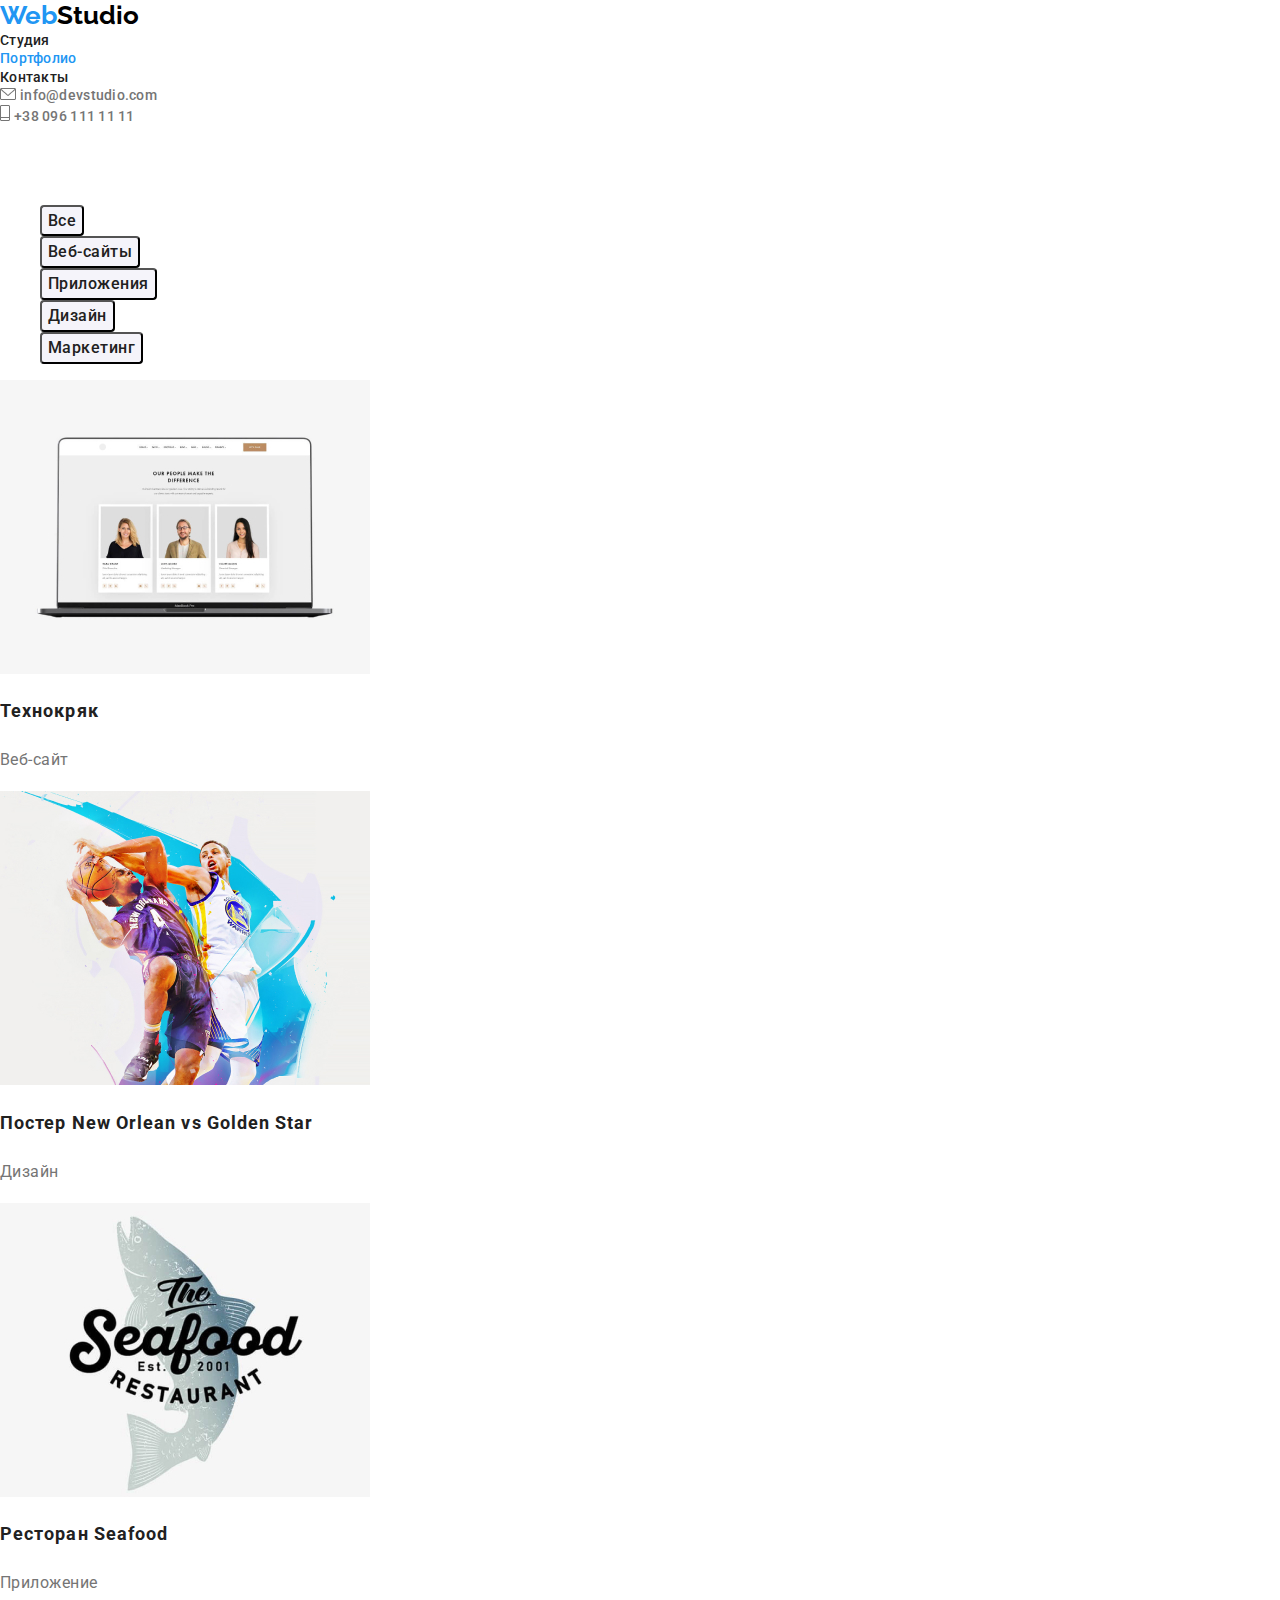
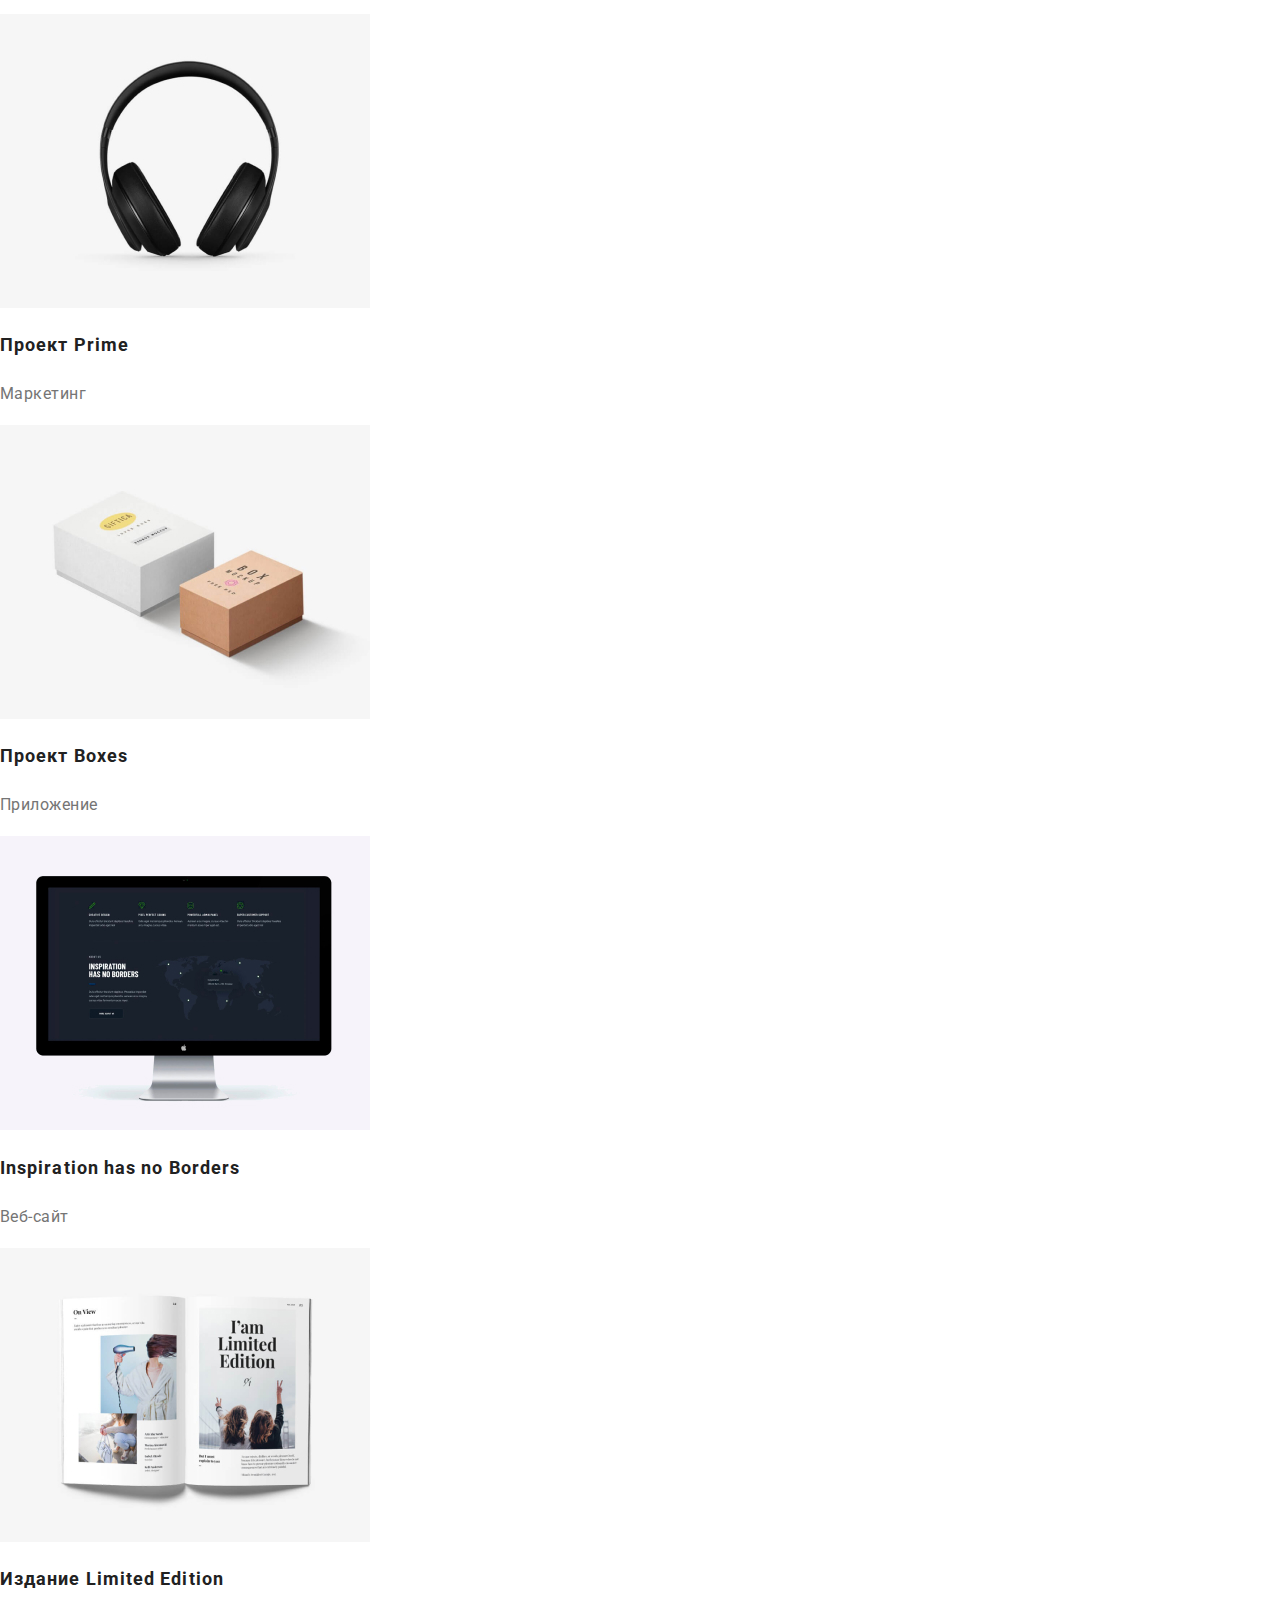
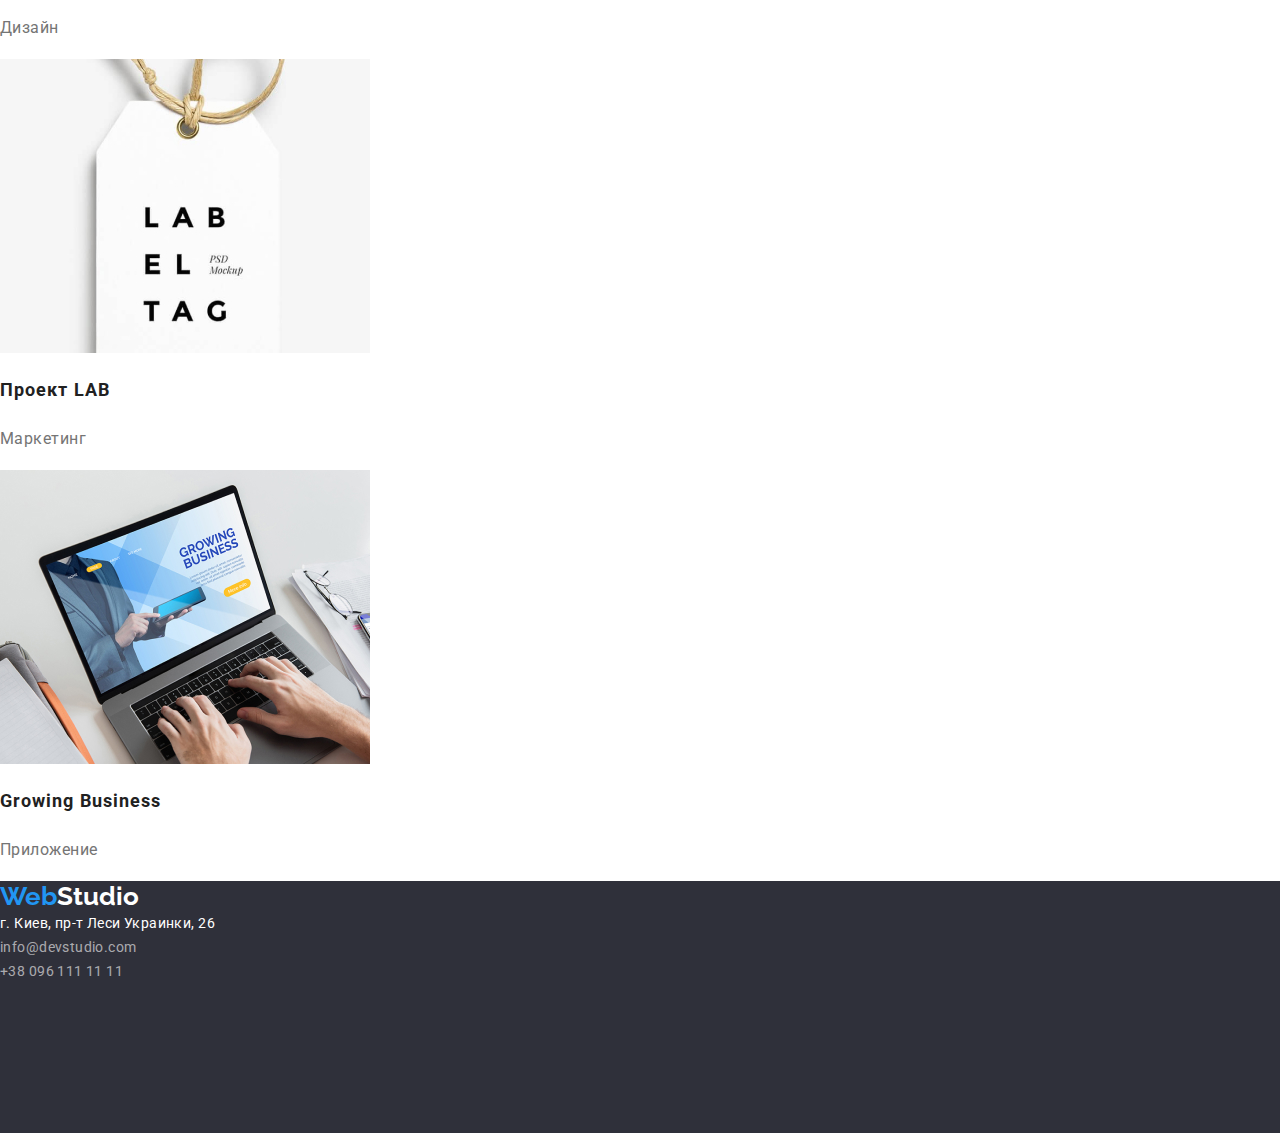
==== portfolio.html @ eb78ec8c "расставила блоки" ====
<!DOCTYPE html>
<html lang="ru">

<head>
    <meta charset="UTF-8">
    <meta http-equiv="X-UA-Compatible" content="IE=edge">
    <meta name="viewport" content="width=device-width, initial-scale=1.0">
    <title>Document</title>
    <link rel="preconnect" href="https://fonts.googleapis.com">
    <link rel="preconnect" href="https://fonts.gstatic.com" crossorigin>
    <link href="https://fonts.googleapis.com/css2?family=Raleway:wght@700&family=Roboto:wght@400;500;700;900&display=swap"rel="stylesheet">
    <link rel="stylesheet" href="https://cdnjs.cloudflare.com/ajax/libs/modern-normalize/1.1.0/modern-normalize.min.css">
    <link rel="stylesheet" href="./css/styles.css">
</head>
<body>
    <header class="header" >
            <nav class="navigator">
                <a class="logo" href="./index.html">Web<span class="logo2">Studio</span></a>
                <!--Навигация-->
                <ul class="list">
                    <li class="item">
                        <a class="link" href="./index.html">Студия</a></li>
                    <li class="item">
                        <a class="link" href="./portfolio.html"><span class="item-link">Портфолио</span></a></li>
                    <li class="item" >
                        <a class="link" href="">Контакты</a></li>
                </ul>
            </nav>
            <ul class="list">
                <li class="item">
                    <img src="./images/envelope.jpg"> 
                    <a class="link-contact" href="mailto:info@devstudio.com">info@devstudio.com</a></li>
                <li class="item">
                    <img src="./images/Vector.jpg">
                    <a class="link-contact" href="tel:+380961111111">+38 096 111 11 11</a></li>
            </ul>
    </header>
    <!--Кнопки-->
<main>  
    <section>
    <h1 class="not-visible">Кнопки</h1>
        <ul class="list-button">
            <li class=""><button class="btn-portfolio" type="button">Все</button></li>
            <li class=""><button class="btn-portfolio" type="button">Веб-сайты</button></li>
            <li class=""><button class="btn-portfolio" type="button">Приложения</button></li>
            <li class=""><button class="btn-portfolio" type="button">Дизайн</button></li>
            <li class=""><button class="btn-portfolio" type="button">Маркетинг</button></li>
        </ul>
        <ul class="list">
            <li class="item">
                <a><img src="./images/img21.jpg" alt="Технокряк" width="370">
                <h2 class="item-project">Технокряк</h2>
                <p class="item-option">Веб-сайт</p></a>
            </li>
            <li class="item">
                <a><img src="./images/img22.jpg" alt="Постер New Orlean vs Golden Star" width="370">
            <h2 class="item-project">Постер New Orlean vs Golden Star</h2>
            <p class="item-option">Дизайн</p></a>
            </li>
            <li class="item">
                <a><img src="./images/img23.jpg" alt="Ресторан Seafood" width="370">
                <h2 class="item-project">Ресторан Seafood</h2>
                <p class="item-option">Приложение</p></a>
            </li>
            <li class="item">
                <a><img src="./images/img24.jpg" alt="Проект Prime" width="370">
                <h2 class="item-project">Проект Prime</h2>
                <p class="item-option">Маркетинг</p></a>
            </li>
            <li class="item">
                <a><img src="./images/img25.jpg" alt="Проект Boxes" width="370">
                <h2 class="item-project">Проект Boxes</h2>
                <p class="item-option">Приложение</p></a>
            </li>
            <li class="item">
                <a><img src="./images/img26.jpg" alt="Inspiration has no Borders" width="370">
                <h2 class="item-project">Inspiration has no Borders</h2>
                <p class="item-option">Веб-сайт</p></a>
            </li>
            <li class="item">
             <img src="./images/img27.jpg" alt="Издание Limited Edition" width="370">
                <a><h2 class="item-project">Издание Limited Edition</h2>
                <p class="item-option">Дизайн</p></a>
            </li>
            <li class="item">
                <a><img src="./images/img28.jpg" alt="Проект LAB" width="370">
                <h2 class="item-project">Проект LAB</h2>
                <p class="item-option">Маркетинг</p></a>
            </li>
            <li class="item">
                <a><img src="./images/img29.jpg" alt="Growing Business" width="370">
                <h2 class="item-project">Growing Business</h2>
                <p class="item-option">Приложение</p></a>
            </li>

        </ul>

    </section>
</main>
    





    <!--Футер--> 
    <footer class="footer">
            <a class="logo" href="./index.html">Web<span class="logo-footer">Studio</span></a>
            <address>
                <ul class="list">
                    <li class="item"><a class="footer-item-adress" href="https://goo.gl/maps/hENirar2RaaybkNg7" target="_blank" rel="noopener noreferrer">г. Киев, пр-т
                            Леси Украинки, 26</a></li>
                    <li class="item"><a class="footer-item-contacts" href="mailto:info@devstudio.com">info@devstudio.com</a></li>
                    <li class="item"><a class="footer-item-contacts" href="tel:+380961111111">+38 096 111 11 11</a></li>
                </ul>
            </address>
        </footer>
    
</body>
</html>
---- css/styles.css ----
html{
    box-sizing: border-box ;
}
*,
*::before,
*::after {
    box-sizing: inherit;
}
/* контейнер */
.container {
    width: 1230px;
    padding-left: 15px;
    padding-right: 15px;
    margin: 0;
}
.list-asset {
    padding-top: 94px;
    padding-bottom: 94px;
}

/* портфолио */
:root {
     --main-font: 'Roboto', sans-serif;
     --background-clr: #ffffff;
     --background-clr-ftr: #2F303A;
     --blue-clr-element: #2196F3;
     --main-clr-: #212121;
}

body{
    font-family: var(--main-font),
    sans-serif;
    color: var(--main-clr-);
    margin: 0;
}
.header{
    background-color: var(--background-clr)
}
.list {
    margin-top: 0px;
    margin-bottom: 0px;
    padding: 0px;
}
.item {
    list-style: none;
}
/* лого */
.logo {
    font-family: 'Raleway';
    font-weight: 700;
    font-size: 26px;
    line-height: 1.19;
    color: #2196F3;
    text-decoration: none;
}
.logo2 {
    color: #000;
}

/* шапка */
.link{
    font-weight: 500;
    font-size: 14px;
    line-height: 1.14;
    letter-spacing: 0.02em;
    
    color: var(--main-clr-);
    text-decoration: none;
    text-transform: capitalize;
}
.not-visible {
    visibility: hidden;
}

.item-link {
    color: #2196F3;
}

.link-contact {
    font-weight: 500;
    font-size: 14px;
    line-height: 1.14;
    letter-spacing: 0.02em;
    color: #757575;
    text-decoration: none;
    list-style: none;
}

/* кнопки */

.btn-portfolio{
    display: inline-block;
    background: #F5F4FA;
    border-radius: 4px;
    font-weight: 500;
    font-size: 16px;
    line-height: 1.62;
    text-align: center;
    letter-spacing: 0.03em;
    color: #212121;
    text-decoration: none;
    font-family: inherit;
    cursor: pointer;
}

.btn-portfolio:focus{
    background-color: #2196F3;
    color: #FFFFFF;
}

.btn-portfolio:hover{
    background-color: #2196F3;
    color: #ffffff;
    
}


.list-button {
    list-style: none;
}


.element:hover{
    font-family: var(--main-font);
    font-weight: 500;
    font-size: 14px;
    line-height: 1.14;
    letter-spacing: 0.02em;
    color: var(--blue-clr-element);
    text-decoration: none;
}
.element {
    color: #757575;
    text-decoration: none;
}


/* примеры работ */
.item-project {
    font-weight: 700;
    font-size: 18px;
    line-height: 2;
    letter-spacing: 0.06em;
    color: var(--main-clr-);
}
.item-option {
    font-size: 16px;
    line-height: 1.87;
    letter-spacing: 0.03em;
    color: #757575;
}
.title-work {
    font-weight: 700;
    font-size: 36px;
    line-height: 1.16;
    text-align: center;
    letter-spacing: 0.03em;
    color: var(--main-clr-);
    margin-top: 0px;
    margin-bottom: 50px;
}
.title-team {
    font-weight: 700;
    font-size: 36px;
    line-height: 1.16;
    text-align: center;
    letter-spacing: 0.03em;
    color: var(--main-clr-);
    margin: 0;
    padding-top: 94px;
    padding-bottom: 50px;
}
.list-name{
    font-weight: 500;
    font-size: 16px;
    line-height: 1.18;
    letter-spacing: 0.03em;
    color: var(--main-clr-);
    margin-top: 0px;
    margin-bottom: 10px;
}
.list-professional{
    font-size: 16px;
    line-height: 1.18;
    letter-spacing: 0.03em;
    color: #757575;
    margin-top: 0px;
    margin-bottom: 0px;
}

/* главная */


.hero {
    background: #2F303A;
    width: 1600px;
    margin-top: 0;
    margin-bottom: 0px;
    text-align: center;
}


.btn-hero {
    width: 200px;
    height: 50px;
    left: 700px;
    top: 430px;
    box-shadow: 0px 4px 4px rgba(0, 0, 0, 0.15);
    border-radius: 4px;
    background: var(--blue-clr-element);
    font-weight: 700;
    font-size: 16px;
    line-height: 1.87;
    text-align: center;
    align-items: center;
    display: inline-block;
    letter-spacing: 0.06em;
    color: #FFFFFF;
    }

.btn-hero:hover{
    font-weight: 500;
    font-size: 14px;
    line-height: 1.14;
    letter-spacing: 0.02em;
    background-color: #2196F3;
    text-decoration: none;
}   
.btn-hero:focus{
    background-color: #2196F3;
    border-radius: 4px;
    font-weight: 500;
    font-size: 16px;
    line-height: 1.62;
    text-align: center;
    letter-spacing: 0.03em;
    color: #FFFFFF;
}

.style-title {
    font-weight: 900;
    font-size: 44px;
    line-height: 1. 36;
    text-align: center;
    letter-spacing: 0.06em;
    text-transform: uppercase;
    color: #FFFFFF;
    margin-top: 0px;
    margin-bottom: 30px;
}

/* достоинства */
.item-title {
    font-weight: 700;
    font-size: 14px;
    line-height: 1.14;
    letter-spacing: 0.03em;
    text-transform: uppercase;
    margin-top: 0px;
    margin-bottom: 10px;

    color: var(--main-clr-);
}

.item-text {
    font-size: 14px;
    line-height: 1.71;
    letter-spacing: 0.03em;
    color: #757575;
    margin-top: 0px;
    margin-bottom: 0px;
}

/* футер */
.footer {
    width: 1600px;
    height: 252px;
    left: 0px;
    top: 1628px;
    background: var(--background-clr-ftr);
}
.logo-footer{
    color: #ffffff; 
}
address {
    font-style: normal;
}
.footer-item-adress{
    font-size: 14px;
    line-height: 1.71;
    letter-spacing: 0.03em;
    color: #FFFFFF;
    text-decoration: none;
}
.footer-item-contacts{
    font-style: normal;
    font-size: 14px;
    line-height: 1.71;
    letter-spacing: 0.03em;
    color: rgba(255, 255, 255, 0.6);
    text-decoration: none;
}
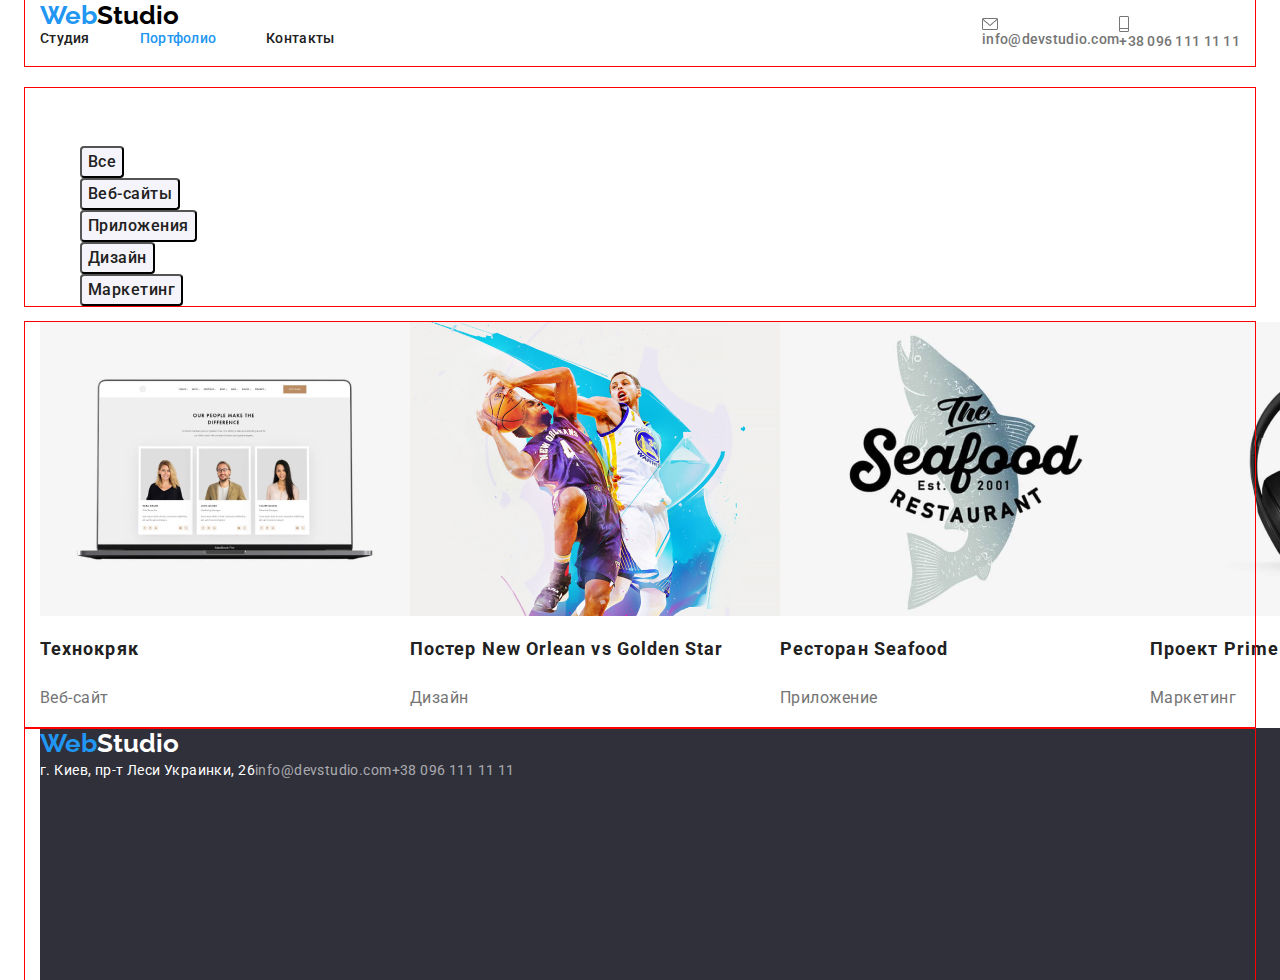
==== commit db9faa52: "правки дз" ====
--- a/portfolio.html
+++ b/portfolio.html
@@ -14,10 +14,11 @@
 </head>
 <body>
     <header class="header" >
+        <div class="container-portfolio main-nav">
             <nav class="navigator">
                 <a class="logo" href="./index.html">Web<span class="logo2">Studio</span></a>
                 <!--Навигация-->
-                <ul class="list">
+                <ul class="site-nav list">
                     <li class="item">
                         <a class="link" href="./index.html">Студия</a></li>
                     <li class="item">
@@ -26,7 +27,7 @@
                         <a class="link" href="">Контакты</a></li>
                 </ul>
             </nav>
-            <ul class="list">
+            <ul class="list-contact">
                 <li class="item">
                     <img src="./images/envelope.jpg"> 
                     <a class="link-contact" href="mailto:info@devstudio.com">info@devstudio.com</a></li>
@@ -34,10 +35,12 @@
                     <img src="./images/Vector.jpg">
                     <a class="link-contact" href="tel:+380961111111">+38 096 111 11 11</a></li>
             </ul>
+        </div>
     </header>
     <!--Кнопки-->
 <main>  
     <section>
+    <div class="container-portfolio">  
     <h1 class="not-visible">Кнопки</h1>
         <ul class="list-button">
             <li class=""><button class="btn-portfolio" type="button">Все</button></li>
@@ -46,6 +49,8 @@
             <li class=""><button class="btn-portfolio" type="button">Дизайн</button></li>
             <li class=""><button class="btn-portfolio" type="button">Маркетинг</button></li>
         </ul>
+    </div>
+    <div class="container-portfolio">
         <ul class="list">
             <li class="item">
                 <a><img src="./images/img21.jpg" alt="Технокряк" width="370">
@@ -94,7 +99,7 @@
             </li>
 
         </ul>
-
+    </div>
     </section>
 </main>
     
@@ -103,7 +108,8 @@
 
 
 
-    <!--Футер--> 
+    <!--Футер-->
+    <div class="container-portfolio"> 
     <footer class="footer">
             <a class="logo" href="./index.html">Web<span class="logo-footer">Studio</span></a>
             <address>
@@ -115,6 +121,6 @@
                 </ul>
             </address>
         </footer>
-    
+    </div>
 </body>
 </html>--- a/css/styles.css
+++ b/css/styles.css
@@ -8,12 +8,23 @@
 }
 /* контейнер */
 .container {
+    outline: 1px solid red;
     width: 1230px;
     padding-left: 15px;
     padding-right: 15px;
     margin: 0;
 }
-.list-asset {
+/* контейнер портфолио */
+.container-portfolio {
+    outline: 1px solid red;
+    width: 1230px;
+    padding-left: 15px;
+    padding-right: 15px;
+    margin-left: auto;
+    margin-right: auto;
+}
+
+.container.list-asset {
     padding-top: 94px;
     padding-bottom: 94px;
 }
@@ -33,6 +44,7 @@
     color: var(--main-clr-);
     margin: 0;
 }
+
 .header{
     background-color: var(--background-clr)
 }
@@ -40,7 +52,33 @@
     margin-top: 0px;
     margin-bottom: 0px;
     padding: 0px;
-}
+    display: flex;
+    list-style: none;
+
+}
+.item-asset {
+    width: 270px;
+    margin-right: 30px;
+    padding-top: 94px;
+    padding-right: auto;
+    padding-bottom: 94px;
+    padding-left: auto;
+}
+
+.site-nav {
+    display: flex;
+}
+.site-nav .list{
+    display: flex;
+    margin-right: 50px;
+}
+.site-nav .item {
+    display: block;
+}
+.site-nav .item:not(:last-child) {
+    margin-right: 50px;
+}
+
 .item {
     list-style: none;
 }
@@ -52,22 +90,31 @@
     line-height: 1.19;
     color: #2196F3;
     text-decoration: none;
-}
+    margin-right: 93px;
+    }
 .logo2 {
     color: #000;
 }
 
 /* шапка */
-.link{
+.site-nav .link{
+    display: block;
+    color: var(--main-clr-);
     font-weight: 500;
     font-size: 14px;
     line-height: 1.14;
     letter-spacing: 0.02em;
-    
-    color: var(--main-clr-);
     text-decoration: none;
     text-transform: capitalize;
 }
+.main-nav {
+    display: flex;
+}
+.navigation {
+    display: flex;
+    align-items: center;
+}
+
 .not-visible {
     visibility: hidden;
 }
@@ -84,6 +131,14 @@
     color: #757575;
     text-decoration: none;
     list-style: none;
+}
+.list-contact {
+    display: flex;
+    align-items: center;
+    margin-left: auto;
+}
+.list-contact .link-contact + .link-contact {
+    margin-left: 50px;
 }
 
 /* кнопки */
@@ -102,7 +157,6 @@
     font-family: inherit;
     cursor: pointer;
 }
-
 .btn-portfolio:focus{
     background-color: #2196F3;
     color: #FFFFFF;
@@ -119,7 +173,6 @@
     list-style: none;
 }
 
-
 .element:hover{
     font-family: var(--main-font);
     font-weight: 500;
@@ -132,10 +185,19 @@
 .element {
     color: #757575;
     text-decoration: none;
+
 }
 
 
 /* примеры работ */
+.list-work,
+.list-comand {
+    display: inline-block;
+}
+img {
+    display: block;
+}
+
 .item-project {
     font-weight: 700;
     font-size: 18px;
@@ -168,7 +230,7 @@
     color: var(--main-clr-);
     margin: 0;
     padding-top: 94px;
-    padding-bottom: 50px;
+    margin-bottom: 50px;
 }
 .list-name{
     font-weight: 500;
@@ -189,8 +251,10 @@
 }
 
 /* главная */
-
-
+.h1 {
+    margin-left: auto;
+    margin-right: auto;
+}
 .hero {
     background: #2F303A;
     width: 1600px;
@@ -198,7 +262,6 @@
     margin-bottom: 0px;
     text-align: center;
 }
-
 
 .btn-hero {
     width: 200px;
@@ -216,6 +279,10 @@
     display: inline-block;
     letter-spacing: 0.06em;
     color: #FFFFFF;
+    margin-top: 30px;
+    margin-left: auto;
+    margin-bottom: 200px;
+    margin-right: auto;
     }
 
 .btn-hero:hover{
@@ -246,10 +313,14 @@
     text-transform: uppercase;
     color: #FFFFFF;
     margin-top: 0px;
+    margin-right: auto;
     margin-bottom: 30px;
-}
-
+    margin-left: auto;
+    padding-top: 200px;
+
+}
 /* достоинства */
+
 .item-title {
     font-weight: 700;
     font-size: 14px;
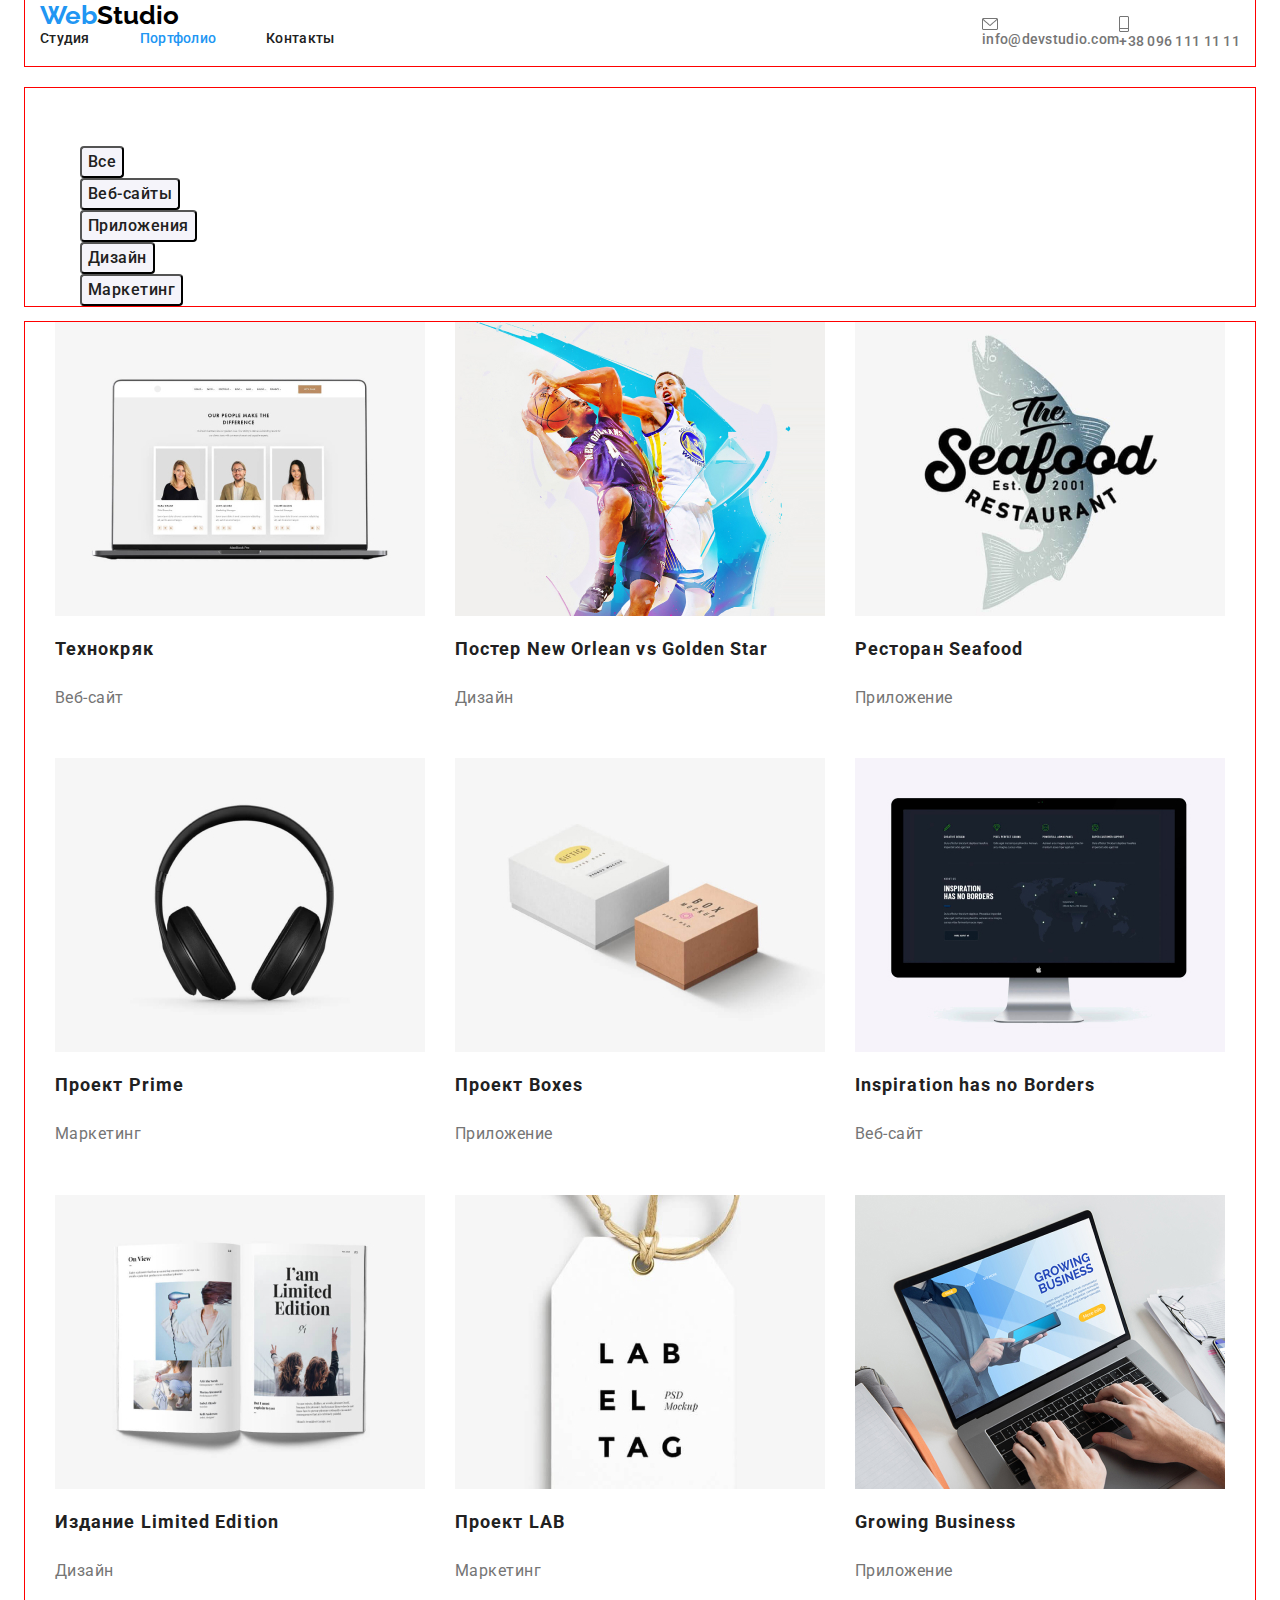
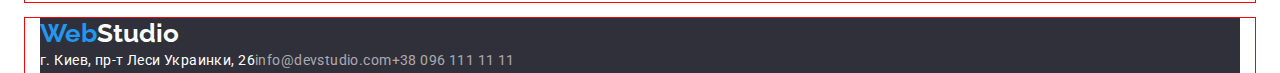
==== commit 34e1b4c0: "внесла правки ментора" ====
--- a/portfolio.html
+++ b/portfolio.html
@@ -51,48 +51,48 @@
         </ul>
     </div>
     <div class="container-portfolio">
-        <ul class="list">
-            <li class="item">
+        <ul class="list-flex">
+            <li class="item flex-element">
                 <a><img src="./images/img21.jpg" alt="Технокряк" width="370">
                 <h2 class="item-project">Технокряк</h2>
                 <p class="item-option">Веб-сайт</p></a>
             </li>
-            <li class="item">
+            <li class="item flex-element">
                 <a><img src="./images/img22.jpg" alt="Постер New Orlean vs Golden Star" width="370">
             <h2 class="item-project">Постер New Orlean vs Golden Star</h2>
             <p class="item-option">Дизайн</p></a>
             </li>
-            <li class="item">
+            <li class="item flex-element">
                 <a><img src="./images/img23.jpg" alt="Ресторан Seafood" width="370">
                 <h2 class="item-project">Ресторан Seafood</h2>
                 <p class="item-option">Приложение</p></a>
             </li>
-            <li class="item">
+            <li class="item flex-element">
                 <a><img src="./images/img24.jpg" alt="Проект Prime" width="370">
                 <h2 class="item-project">Проект Prime</h2>
                 <p class="item-option">Маркетинг</p></a>
             </li>
-            <li class="item">
+            <li class="item flex-element">
                 <a><img src="./images/img25.jpg" alt="Проект Boxes" width="370">
                 <h2 class="item-project">Проект Boxes</h2>
                 <p class="item-option">Приложение</p></a>
             </li>
-            <li class="item">
+            <li class="item flex-element">
                 <a><img src="./images/img26.jpg" alt="Inspiration has no Borders" width="370">
                 <h2 class="item-project">Inspiration has no Borders</h2>
                 <p class="item-option">Веб-сайт</p></a>
             </li>
-            <li class="item">
+            <li class="item flex-element">
              <img src="./images/img27.jpg" alt="Издание Limited Edition" width="370">
                 <a><h2 class="item-project">Издание Limited Edition</h2>
                 <p class="item-option">Дизайн</p></a>
             </li>
-            <li class="item">
+            <li class="item flex-element">
                 <a><img src="./images/img28.jpg" alt="Проект LAB" width="370">
                 <h2 class="item-project">Проект LAB</h2>
                 <p class="item-option">Маркетинг</p></a>
             </li>
-            <li class="item">
+            <li class="item flex-element">
                 <a><img src="./images/img29.jpg" alt="Growing Business" width="370">
                 <h2 class="item-project">Growing Business</h2>
                 <p class="item-option">Приложение</p></a>
--- a/css/styles.css
+++ b/css/styles.css
@@ -12,7 +12,7 @@
     width: 1230px;
     padding-left: 15px;
     padding-right: 15px;
-    margin: 0;
+    margin: 0 auto;
 }
 /* контейнер портфолио */
 .container-portfolio {
@@ -23,7 +23,23 @@
     margin-left: auto;
     margin-right: auto;
 }
-
+.list-flex {
+    display: flex;
+    flex-wrap: wrap;
+    padding-left: 15px;
+    padding-right: 15px;
+}
+.flex-element {
+    width: 370px;
+    margin-right: 30px;
+    margin-bottom: 30px;
+}
+.flex-element:nth-child(3n){
+    margin-right: 0px;
+}
+.flex-element:nth-last-child(-n + 3){
+    margin-bottom: 0px;
+}
 .container.list-asset {
     padding-top: 94px;
     padding-bottom: 94px;
@@ -257,7 +273,6 @@
 }
 .hero {
     background: #2F303A;
-    width: 1600px;
     margin-top: 0;
     margin-bottom: 0px;
     text-align: center;
@@ -344,10 +359,6 @@
 
 /* футер */
 .footer {
-    width: 1600px;
-    height: 252px;
-    left: 0px;
-    top: 1628px;
     background: var(--background-clr-ftr);
 }
 .logo-footer{
@@ -356,6 +367,9 @@
 address {
     font-style: normal;
 }
+.list-adress {
+    padding-left: auto;
+}
 .footer-item-adress{
     font-size: 14px;
     line-height: 1.71;
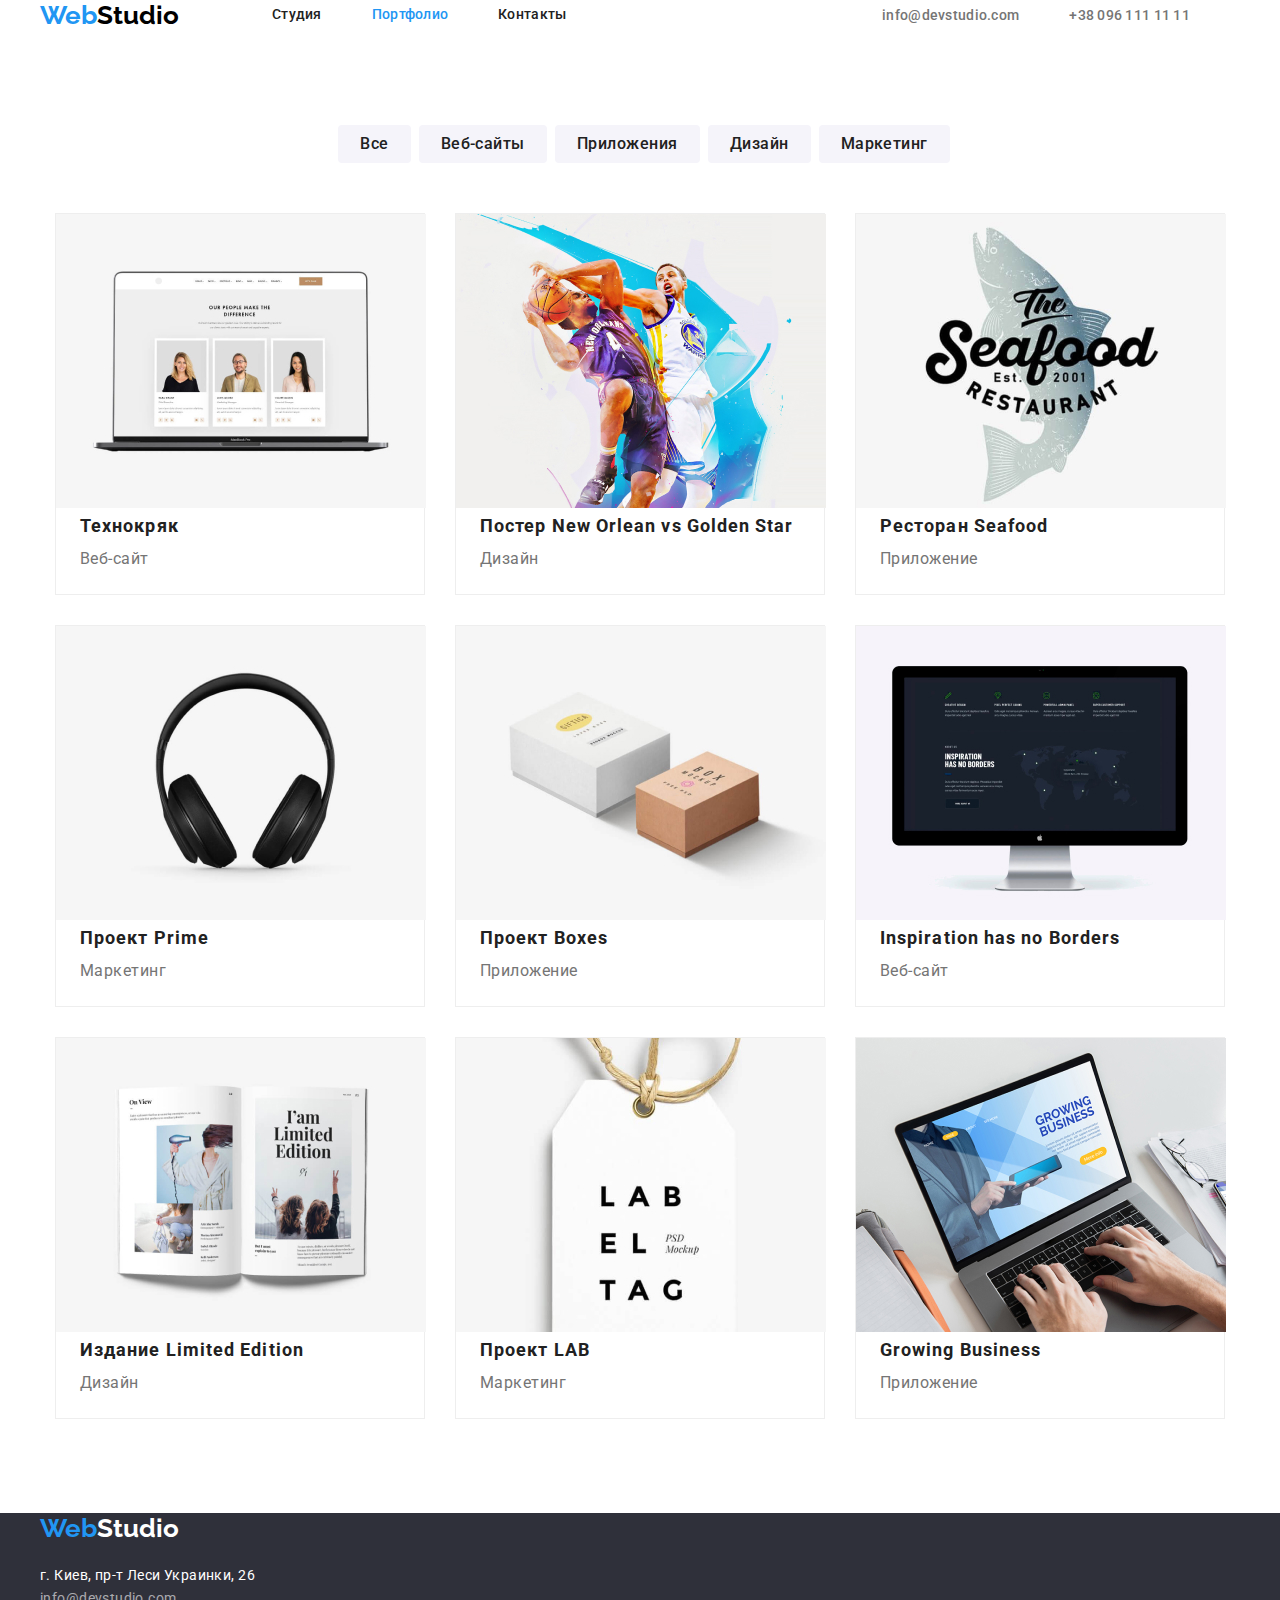
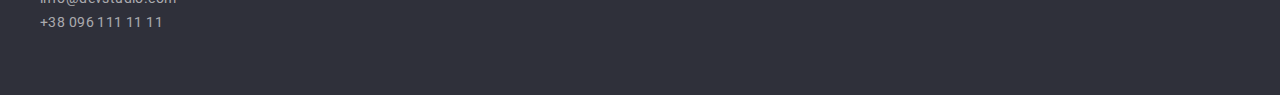
==== commit 282ae40a: "закончила портфолио" ====
--- a/portfolio.html
+++ b/portfolio.html
@@ -15,7 +15,7 @@
 <body>
     <header class="header" >
         <div class="container-portfolio main-nav">
-            <nav class="navigator">
+            <nav class="navigator main-nav">
                 <a class="logo" href="./index.html">Web<span class="logo2">Studio</span></a>
                 <!--Навигация-->
                 <ul class="site-nav list">
@@ -28,20 +28,18 @@
                 </ul>
             </nav>
             <ul class="list-contact">
-                <li class="item">
-                    <img src="./images/envelope.jpg"> 
+                <li class="item"> 
                     <a class="link-contact" href="mailto:info@devstudio.com">info@devstudio.com</a></li>
                 <li class="item">
-                    <img src="./images/Vector.jpg">
                     <a class="link-contact" href="tel:+380961111111">+38 096 111 11 11</a></li>
             </ul>
         </div>
     </header>
     <!--Кнопки-->
 <main>  
-    <section>
+    <section class="portfolio">
     <div class="container-portfolio">  
-    <h1 class="not-visible">Кнопки</h1>
+    <h1 hidden>Кнопки</h1>
         <ul class="list-button">
             <li class=""><button class="btn-portfolio" type="button">Все</button></li>
             <li class=""><button class="btn-portfolio" type="button">Веб-сайты</button></li>
@@ -49,8 +47,7 @@
             <li class=""><button class="btn-portfolio" type="button">Дизайн</button></li>
             <li class=""><button class="btn-portfolio" type="button">Маркетинг</button></li>
         </ul>
-    </div>
-    <div class="container-portfolio">
+
         <ul class="list-flex">
             <li class="item flex-element">
                 <a><img src="./images/img21.jpg" alt="Технокряк" width="370">
@@ -109,18 +106,20 @@
 
 
     <!--Футер-->
-    <div class="container-portfolio"> 
+    
     <footer class="footer">
+        <div class="container-portfolio">
             <a class="logo" href="./index.html">Web<span class="logo-footer">Studio</span></a>
             <address>
-                <ul class="list">
+                <ul class="list-adress">
                     <li class="item"><a class="footer-item-adress" href="https://goo.gl/maps/hENirar2RaaybkNg7" target="_blank" rel="noopener noreferrer">г. Киев, пр-т
                             Леси Украинки, 26</a></li>
                     <li class="item"><a class="footer-item-contacts" href="mailto:info@devstudio.com">info@devstudio.com</a></li>
                     <li class="item"><a class="footer-item-contacts" href="tel:+380961111111">+38 096 111 11 11</a></li>
                 </ul>
             </address>
+        </div>
         </footer>
-    </div>
+    
 </body>
 </html>--- a/css/styles.css
+++ b/css/styles.css
@@ -16,7 +16,6 @@
 }
 /* контейнер портфолио */
 .container-portfolio {
-    outline: 1px solid red;
     width: 1230px;
     padding-left: 15px;
     padding-right: 15px;
@@ -28,11 +27,22 @@
     flex-wrap: wrap;
     padding-left: 15px;
     padding-right: 15px;
-}
+    padding-bottom: 94px;
+}
+
 .flex-element {
     width: 370px;
     margin-right: 30px;
     margin-bottom: 30px;
+    padding-bottom: 20px;
+    box-sizing: border-box;
+    border: 1px solid #eeeeee
+}
+.item-project {
+    padding-left: 24px;
+}
+.item-option {
+    padding-left: 24px;
 }
 .flex-element:nth-child(3n){
     margin-right: 0px;
@@ -60,6 +70,26 @@
     color: var(--main-clr-);
     margin: 0;
 }
+a {
+    text-decoration: none;
+}
+
+ul {
+    padding: 0;
+    margin: 0;
+
+    list-style: none;
+}
+
+h1,
+h2,
+h3,
+h4,
+h5,
+h6,
+p {
+    margin: 0;
+}
 
 .header{
     background-color: var(--background-clr)
@@ -71,6 +101,13 @@
     display: flex;
     list-style: none;
 
+}
+
+.item-work {
+    width: 370px;
+    display: inline-block;
+    margin-right: 30px;
+    margin-bottom: 94px;
 }
 .item-asset {
     width: 270px;
@@ -125,6 +162,7 @@
 }
 .main-nav {
     display: flex;
+    align-items: center;
 }
 .navigation {
     display: flex;
@@ -147,11 +185,15 @@
     color: #757575;
     text-decoration: none;
     list-style: none;
+    margin-right: 50px;
 }
 .list-contact {
     display: flex;
     align-items: center;
     margin-left: auto;
+    margin-top: 0px;
+    margin-bottom: 0px;
+    padding-left: 0px;
 }
 .list-contact .link-contact + .link-contact {
     margin-left: 50px;
@@ -172,6 +214,10 @@
     text-decoration: none;
     font-family: inherit;
     cursor: pointer;
+    padding: 6px 22px;
+    border: none;
+    margin-left: 8px;
+    
 }
 .btn-portfolio:focus{
     background-color: #2196F3;
@@ -187,6 +233,12 @@
 
 .list-button {
     list-style: none;
+    display: flex;
+    margin-bottom: 0px;
+    padding-top: 94px;
+    padding-bottom: 50px;
+    align-items: center;
+    justify-content: center;
 }
 
 .element:hover{
@@ -212,6 +264,10 @@
 }
 img {
     display: block;
+} 
+
+.item-work :not(:last-child){
+    margin-right: 0px;
 }
 
 .item-project {
@@ -368,7 +424,12 @@
     font-style: normal;
 }
 .list-adress {
-    padding-left: auto;
+   padding-bottom: 60px;
+   padding-left: 0px;
+   margin-top: 20px;
+   margin-bottom: 0px;
+   text-align: left;
+
 }
 .footer-item-adress{
     font-size: 14px;
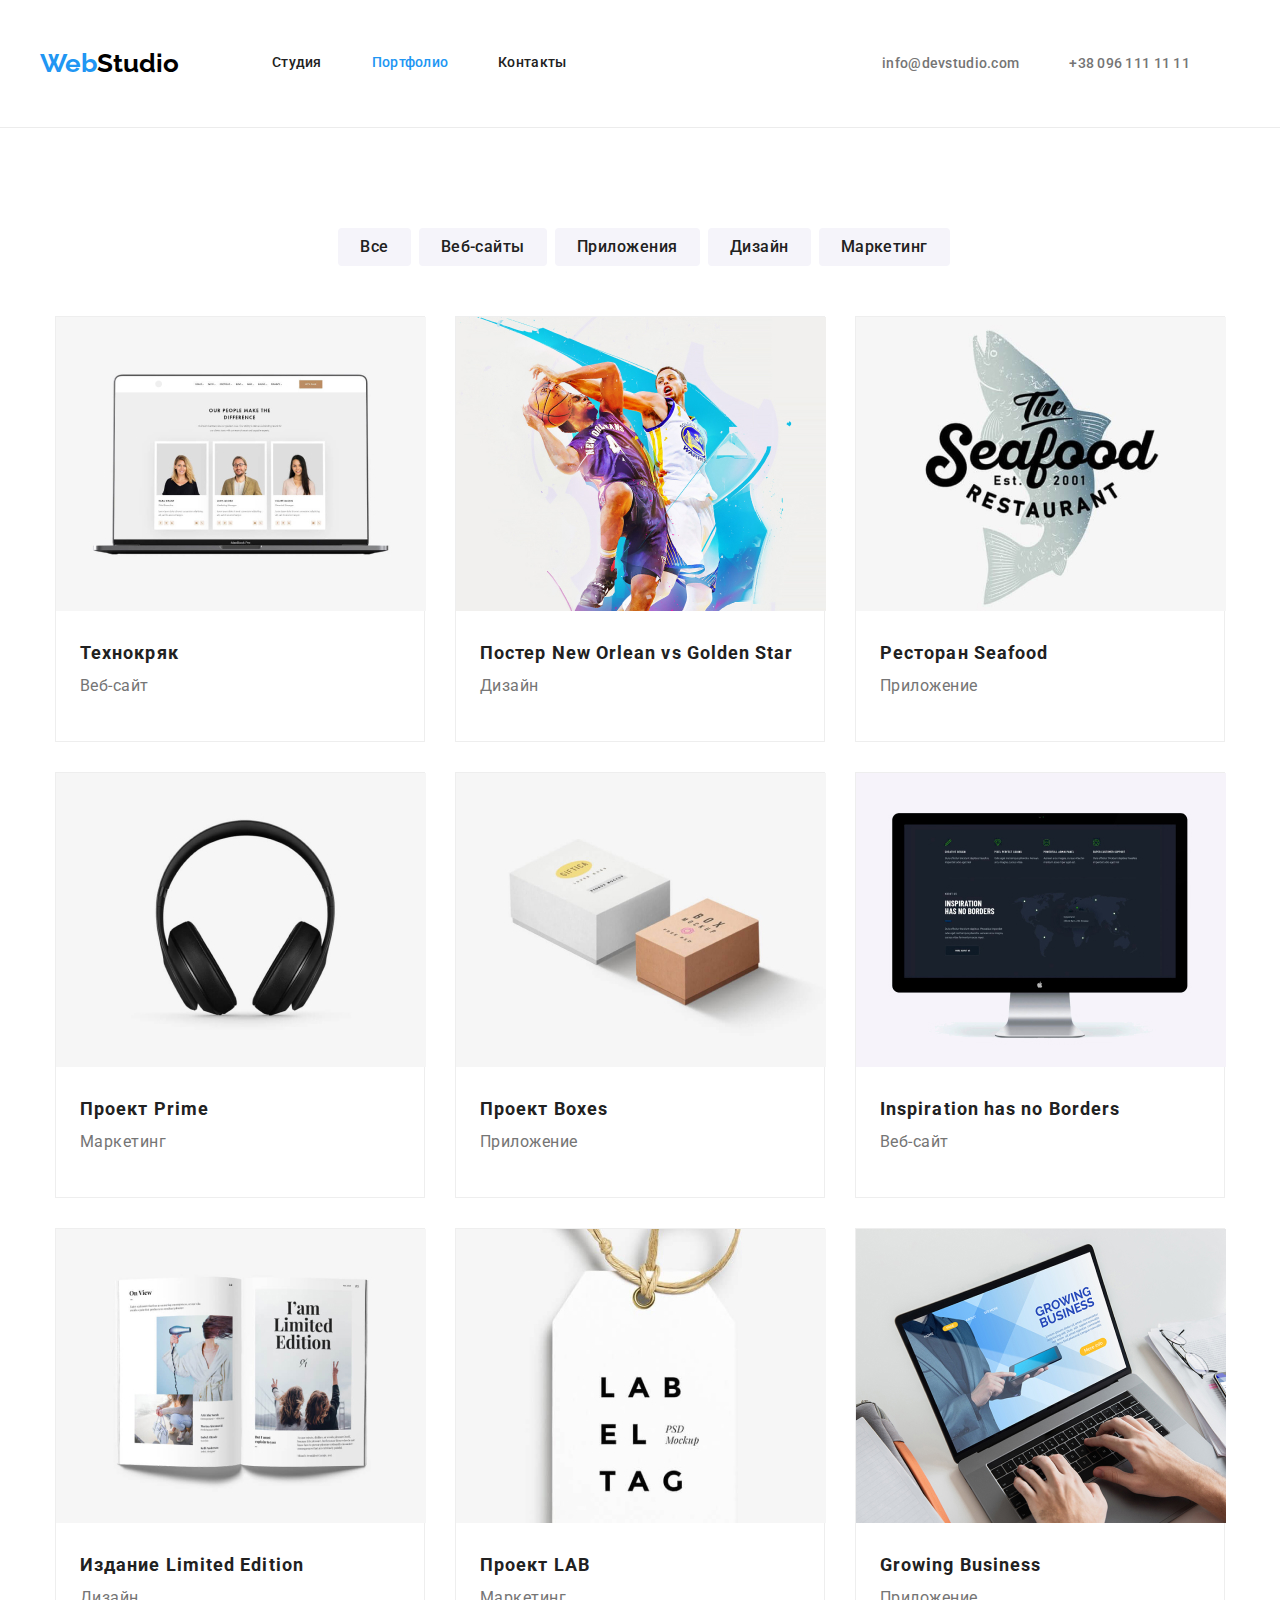
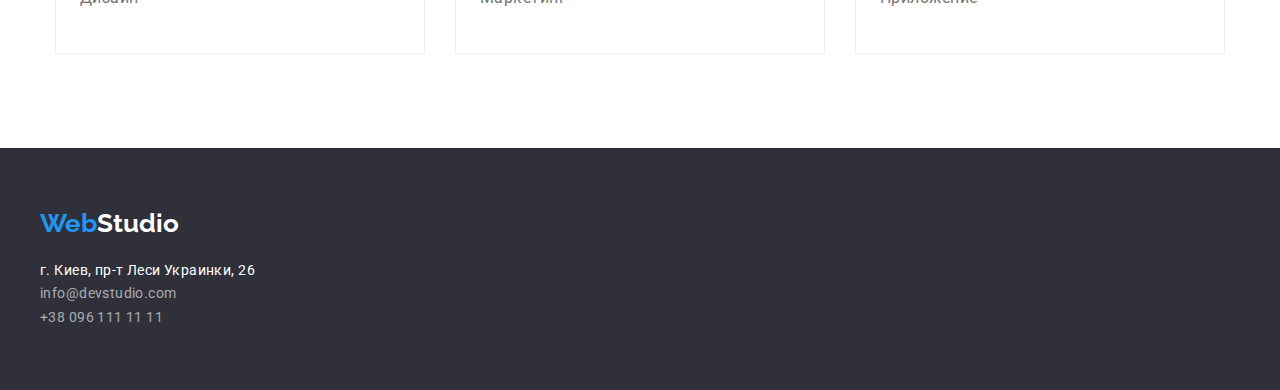
==== commit bd501be8: "внесла правки ментора" ====
--- a/portfolio.html
+++ b/portfolio.html
@@ -51,48 +51,57 @@
         <ul class="list-flex">
             <li class="item flex-element">
                 <a><img src="./images/img21.jpg" alt="Технокряк" width="370">
+                <div class="item-progect">
                 <h2 class="item-project">Технокряк</h2>
-                <p class="item-option">Веб-сайт</p></a>
+                <p class="item-option">Веб-сайт</p></a></div>
             </li>
             <li class="item flex-element">
                 <a><img src="./images/img22.jpg" alt="Постер New Orlean vs Golden Star" width="370">
-            <h2 class="item-project">Постер New Orlean vs Golden Star</h2>
-            <p class="item-option">Дизайн</p></a>
+                <div class="item-progect">
+                <h2 class="item-project">Постер New Orlean vs Golden Star</h2>
+                <p class="item-option">Дизайн</p></a></div>
             </li>
             <li class="item flex-element">
                 <a><img src="./images/img23.jpg" alt="Ресторан Seafood" width="370">
+                    <div class="item-progect">
                 <h2 class="item-project">Ресторан Seafood</h2>
-                <p class="item-option">Приложение</p></a>
+                <p class="item-option">Приложение</p></a></div>
             </li>
             <li class="item flex-element">
                 <a><img src="./images/img24.jpg" alt="Проект Prime" width="370">
+                    <div class="item-progect">
                 <h2 class="item-project">Проект Prime</h2>
-                <p class="item-option">Маркетинг</p></a>
+                <p class="item-option">Маркетинг</p></a></div>
             </li>
             <li class="item flex-element">
                 <a><img src="./images/img25.jpg" alt="Проект Boxes" width="370">
+                    <div class="item-progect">
                 <h2 class="item-project">Проект Boxes</h2>
-                <p class="item-option">Приложение</p></a>
+                <p class="item-option">Приложение</p></a></div>
             </li>
             <li class="item flex-element">
                 <a><img src="./images/img26.jpg" alt="Inspiration has no Borders" width="370">
+                    <div class="item-progect">
                 <h2 class="item-project">Inspiration has no Borders</h2>
-                <p class="item-option">Веб-сайт</p></a>
+                <p class="item-option">Веб-сайт</p></a></div>
             </li>
             <li class="item flex-element">
-             <img src="./images/img27.jpg" alt="Издание Limited Edition" width="370">
-                <a><h2 class="item-project">Издание Limited Edition</h2>
-                <p class="item-option">Дизайн</p></a>
+                <a><img src="./images/img27.jpg" alt="Издание Limited Edition" width="370">
+                    <div class="item-progect">
+                <h2 class="item-project">Издание Limited Edition</h2>
+                <p class="item-option">Дизайн</p></a></div>
             </li>
             <li class="item flex-element">
                 <a><img src="./images/img28.jpg" alt="Проект LAB" width="370">
+                    <div class="item-progect">
                 <h2 class="item-project">Проект LAB</h2>
-                <p class="item-option">Маркетинг</p></a>
+                <p class="item-option">Маркетинг</p></a></div>
             </li>
             <li class="item flex-element">
                 <a><img src="./images/img29.jpg" alt="Growing Business" width="370">
+                    <div class="item-progect">
                 <h2 class="item-project">Growing Business</h2>
-                <p class="item-option">Приложение</p></a>
+                <p class="item-option">Приложение</p></a></div>
             </li>
 
         </ul>
--- a/css/styles.css
+++ b/css/styles.css
@@ -8,8 +8,7 @@
 }
 /* контейнер */
 .container {
-    outline: 1px solid red;
-    width: 1230px;
+    width: 1200px;
     padding-left: 15px;
     padding-right: 15px;
     margin: 0 auto;
@@ -22,12 +21,15 @@
     margin-left: auto;
     margin-right: auto;
 }
+.portfolio {
+    padding-top: 100px;
+    padding-bottom: 94px;
+}
 .list-flex {
     display: flex;
     flex-wrap: wrap;
     padding-left: 15px;
     padding-right: 15px;
-    padding-bottom: 94px;
 }
 
 .flex-element {
@@ -38,11 +40,12 @@
     box-sizing: border-box;
     border: 1px solid #eeeeee
 }
-.item-project {
+.item-progect {
+    padding-top: 24px;
+    padding-right: auto;
+    padding-bottom: 20px;
     padding-left: 24px;
-}
-.item-option {
-    padding-left: 24px;
+
 }
 .flex-element:nth-child(3n){
     margin-right: 0px;
@@ -55,7 +58,9 @@
     padding-bottom: 94px;
 }
 
+
 /* портфолио */
+
 :root {
      --main-font: 'Roboto', sans-serif;
      --background-clr: #ffffff;
@@ -91,8 +96,16 @@
     margin: 0;
 }
 
+header {
+    border-bottom: 1px solid #ECECEC;
+}
+
 .header{
     background-color: var(--background-clr)
+}
+.hdr {
+    padding-top: 20px;
+    padding-bottom: 20px;
 }
 .list {
     margin-top: 0px;
@@ -106,18 +119,20 @@
 .item-work {
     width: 370px;
     display: inline-block;
-    margin-right: 30px;
     margin-bottom: 94px;
 }
 .item-asset {
     width: 270px;
-    margin-right: 30px;
+    padding-right: auto;
+    padding-left: auto;
+}
+.asset {
+    justify-content: space-between;
+}
+.asset-section{
     padding-top: 94px;
-    padding-right: auto;
     padding-bottom: 94px;
-    padding-left: auto;
-}
-
+}
 .site-nav {
     display: flex;
 }
@@ -163,6 +178,8 @@
 .main-nav {
     display: flex;
     align-items: center;
+    padding-top: 24px;
+    padding-bottom: 24px;
 }
 .navigation {
     display: flex;
@@ -234,9 +251,7 @@
 .list-button {
     list-style: none;
     display: flex;
-    margin-bottom: 0px;
-    padding-top: 94px;
-    padding-bottom: 50px;
+    margin-bottom: 50px;
     align-items: center;
     justify-content: center;
 }
@@ -258,10 +273,29 @@
 
 
 /* примеры работ */
-.list-work,
-.list-comand {
+.flex-border {
     display: inline-block;
-}
+    width: 270px;
+    background-color: #ffffff;
+    box-sizing: border-box;
+    border: 1px solid #eeeeee;
+    margin-right: 30px;
+    text-align: center;
+    align-items: center;
+    box-shadow: 0px 1px 3px rgba(0, 0, 0, 0.12), 0px 1px 1px rgba(0, 0, 0, 0.14), 0px 2px 1px rgba(0, 0, 0, 0.2);
+    border-radius: 0px 0px 4px 4px;
+    
+}
+.flex-name {
+    display: flex;
+    justify-content: space-between;
+}
+.team-container {   
+    background-color:#F5F4FA;
+    padding-top: 94px;
+    padding-bottom: 94px;
+}
+
 img {
     display: block;
 } 
@@ -301,7 +335,6 @@
     letter-spacing: 0.03em;
     color: var(--main-clr-);
     margin: 0;
-    padding-top: 94px;
     margin-bottom: 50px;
 }
 .list-name{
@@ -320,6 +353,10 @@
     color: #757575;
     margin-top: 0px;
     margin-bottom: 0px;
+}
+.command-name {
+    padding-top: 30px;
+    padding-bottom: 30px;
 }
 
 /* главная */
@@ -331,6 +368,8 @@
     background: #2F303A;
     margin-top: 0;
     margin-bottom: 0px;
+    padding-top: 200px;
+    padding-bottom: 200px;
     text-align: center;
 }
 
@@ -385,9 +424,7 @@
     color: #FFFFFF;
     margin-top: 0px;
     margin-right: auto;
-    margin-bottom: 30px;
     margin-left: auto;
-    padding-top: 200px;
 
 }
 /* достоинства */
@@ -416,6 +453,8 @@
 /* футер */
 .footer {
     background: var(--background-clr-ftr);
+    padding-top: 60px;
+    padding-bottom: 60px;
 }
 .logo-footer{
     color: #ffffff; 
@@ -424,7 +463,6 @@
     font-style: normal;
 }
 .list-adress {
-   padding-bottom: 60px;
    padding-left: 0px;
    margin-top: 20px;
    margin-bottom: 0px;
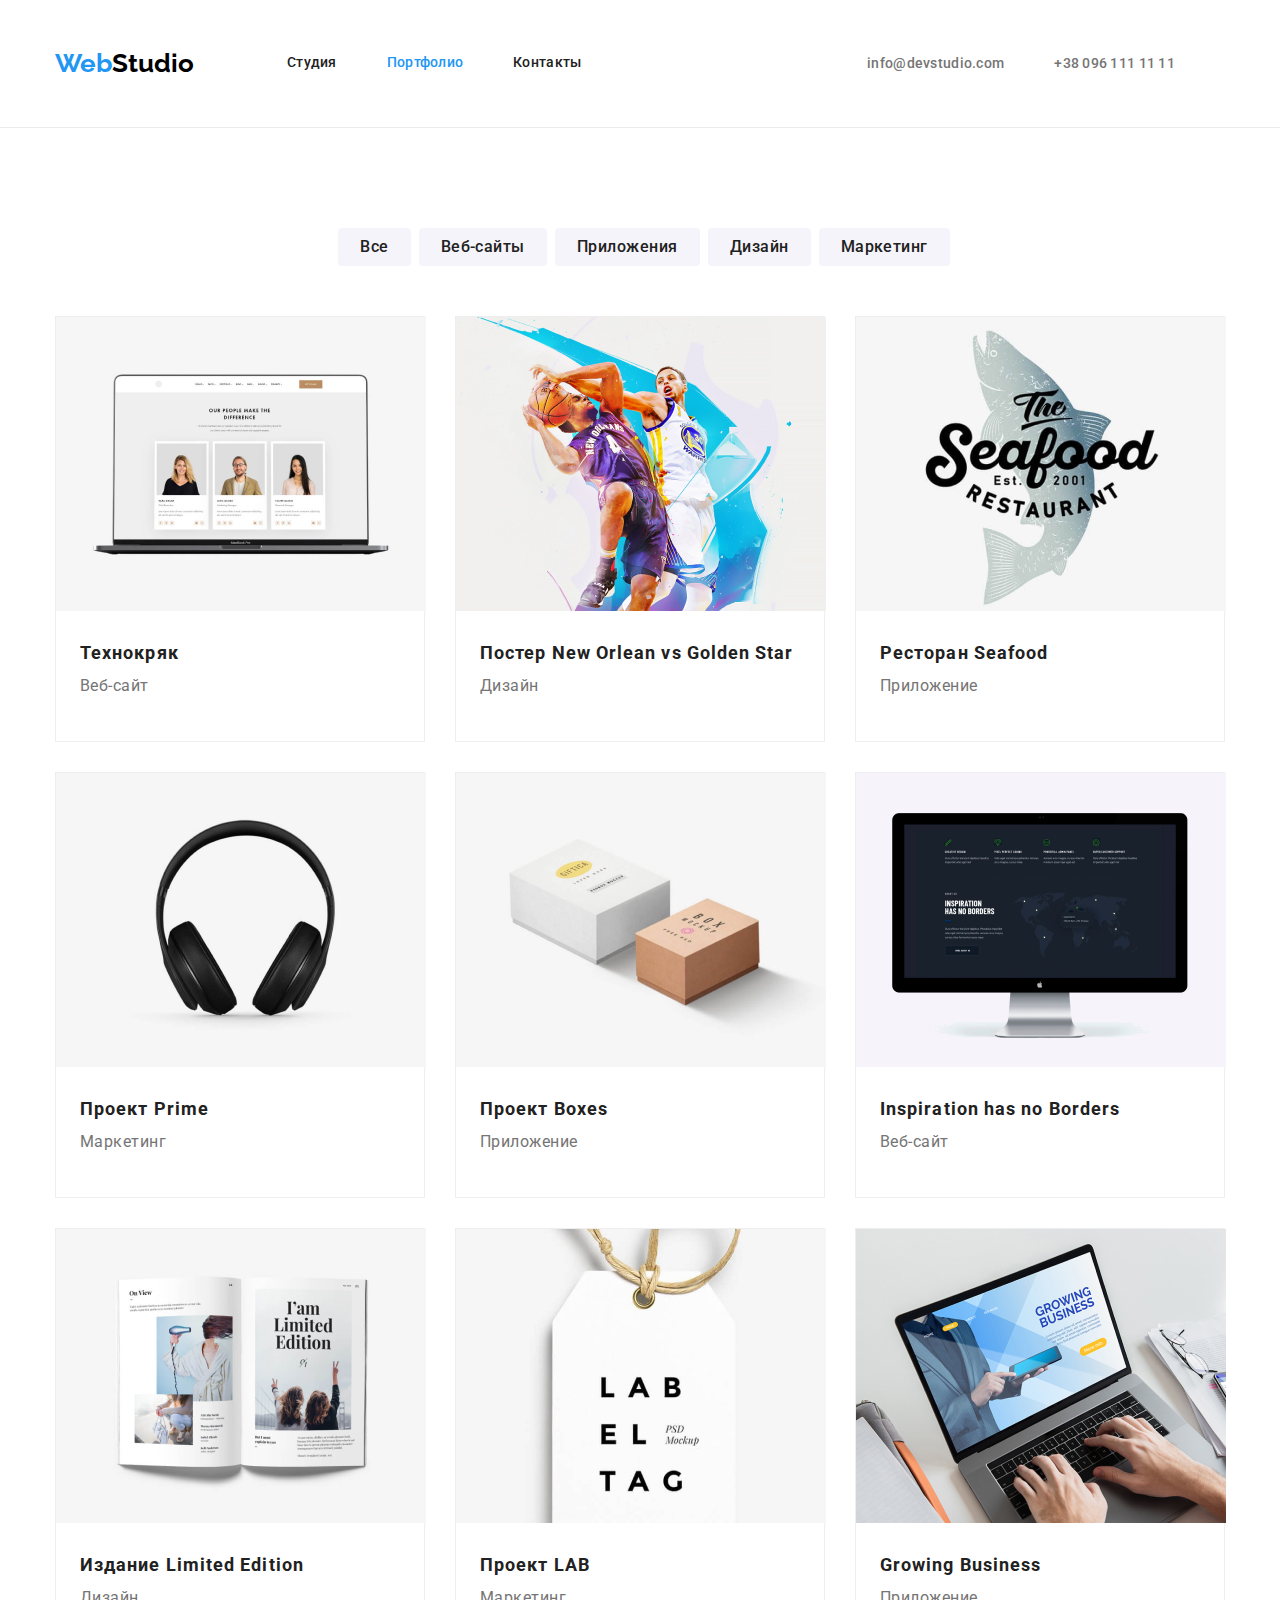
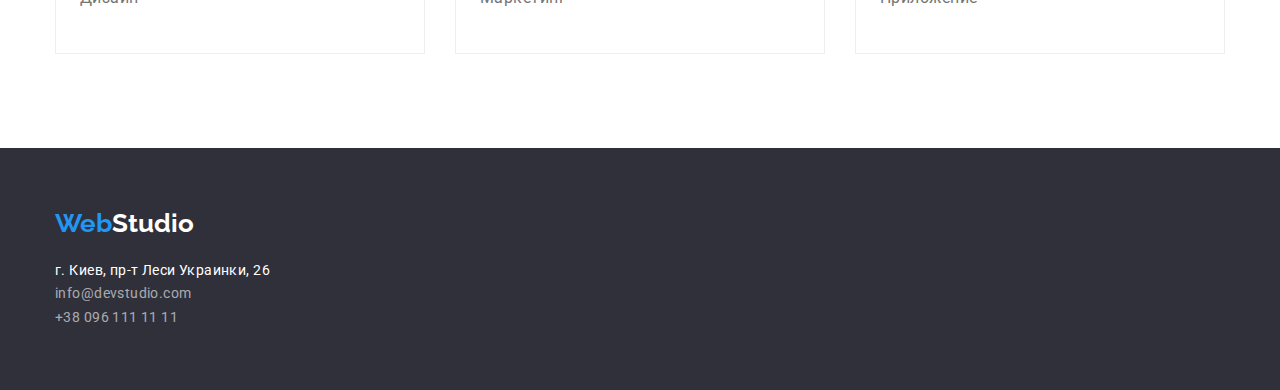
==== commit 3b0e359a: "исправила контейнер" ====
--- a/portfolio.html
+++ b/portfolio.html
@@ -14,7 +14,7 @@
 </head>
 <body>
     <header class="header" >
-        <div class="container-portfolio main-nav">
+        <div class="container main-nav">
             <nav class="navigator main-nav">
                 <a class="logo" href="./index.html">Web<span class="logo2">Studio</span></a>
                 <!--Навигация-->
@@ -38,7 +38,7 @@
     <!--Кнопки-->
 <main>  
     <section class="portfolio">
-    <div class="container-portfolio">  
+    <div class="container">  
     <h1 hidden>Кнопки</h1>
         <ul class="list-button">
             <li class=""><button class="btn-portfolio" type="button">Все</button></li>
@@ -117,7 +117,7 @@
     <!--Футер-->
     
     <footer class="footer">
-        <div class="container-portfolio">
+        <div class="container">
             <a class="logo" href="./index.html">Web<span class="logo-footer">Studio</span></a>
             <address>
                 <ul class="list-adress">
--- a/css/styles.css
+++ b/css/styles.css
@@ -1,66 +1,3 @@
-html{
-    box-sizing: border-box ;
-}
-*,
-*::before,
-*::after {
-    box-sizing: inherit;
-}
-/* контейнер */
-.container {
-    width: 1200px;
-    padding-left: 15px;
-    padding-right: 15px;
-    margin: 0 auto;
-}
-/* контейнер портфолио */
-.container-portfolio {
-    width: 1230px;
-    padding-left: 15px;
-    padding-right: 15px;
-    margin-left: auto;
-    margin-right: auto;
-}
-.portfolio {
-    padding-top: 100px;
-    padding-bottom: 94px;
-}
-.list-flex {
-    display: flex;
-    flex-wrap: wrap;
-    padding-left: 15px;
-    padding-right: 15px;
-}
-
-.flex-element {
-    width: 370px;
-    margin-right: 30px;
-    margin-bottom: 30px;
-    padding-bottom: 20px;
-    box-sizing: border-box;
-    border: 1px solid #eeeeee
-}
-.item-progect {
-    padding-top: 24px;
-    padding-right: auto;
-    padding-bottom: 20px;
-    padding-left: 24px;
-
-}
-.flex-element:nth-child(3n){
-    margin-right: 0px;
-}
-.flex-element:nth-last-child(-n + 3){
-    margin-bottom: 0px;
-}
-.container.list-asset {
-    padding-top: 94px;
-    padding-bottom: 94px;
-}
-
-
-/* портфолио */
-
 :root {
      --main-font: 'Roboto', sans-serif;
      --background-clr: #ffffff;
@@ -100,6 +37,59 @@
     border-bottom: 1px solid #ECECEC;
 }
 
+html{
+    box-sizing: border-box ;
+}
+*,
+*::before,
+*::after {
+    box-sizing: inherit;
+}
+/* контейнер */
+.container {
+    width: 1200px;
+    padding-left: 15px;
+    padding-right: 15px;
+    margin: 0 auto;
+
+
+}
+
+.portfolio {
+    padding-top: 100px;
+    padding-bottom: 94px;
+}
+
+.list-flex {
+    display: flex;
+    flex-wrap: wrap;
+    margin-left: -30px;
+    margin-top: -30px;
+}
+
+ .list-flex > .flex-element {
+     margin-left: 30px;
+     margin-top: 30px;
+     padding-bottom: 20px;
+            
+    width: 370px;
+    box-sizing: border-box;
+    border: 1px solid #eeeeee
+}
+
+.item-progect {
+    padding-top: 24px;
+    padding-right: auto;
+    padding-bottom: 20px;
+    padding-left: 24px;
+
+}
+
+.container.list-asset {
+    padding-top: 94px;
+    padding-bottom: 94px;
+}
+
 .header{
     background-color: var(--background-clr)
 }
@@ -391,7 +381,6 @@
     color: #FFFFFF;
     margin-top: 30px;
     margin-left: auto;
-    margin-bottom: 200px;
     margin-right: auto;
     }
 
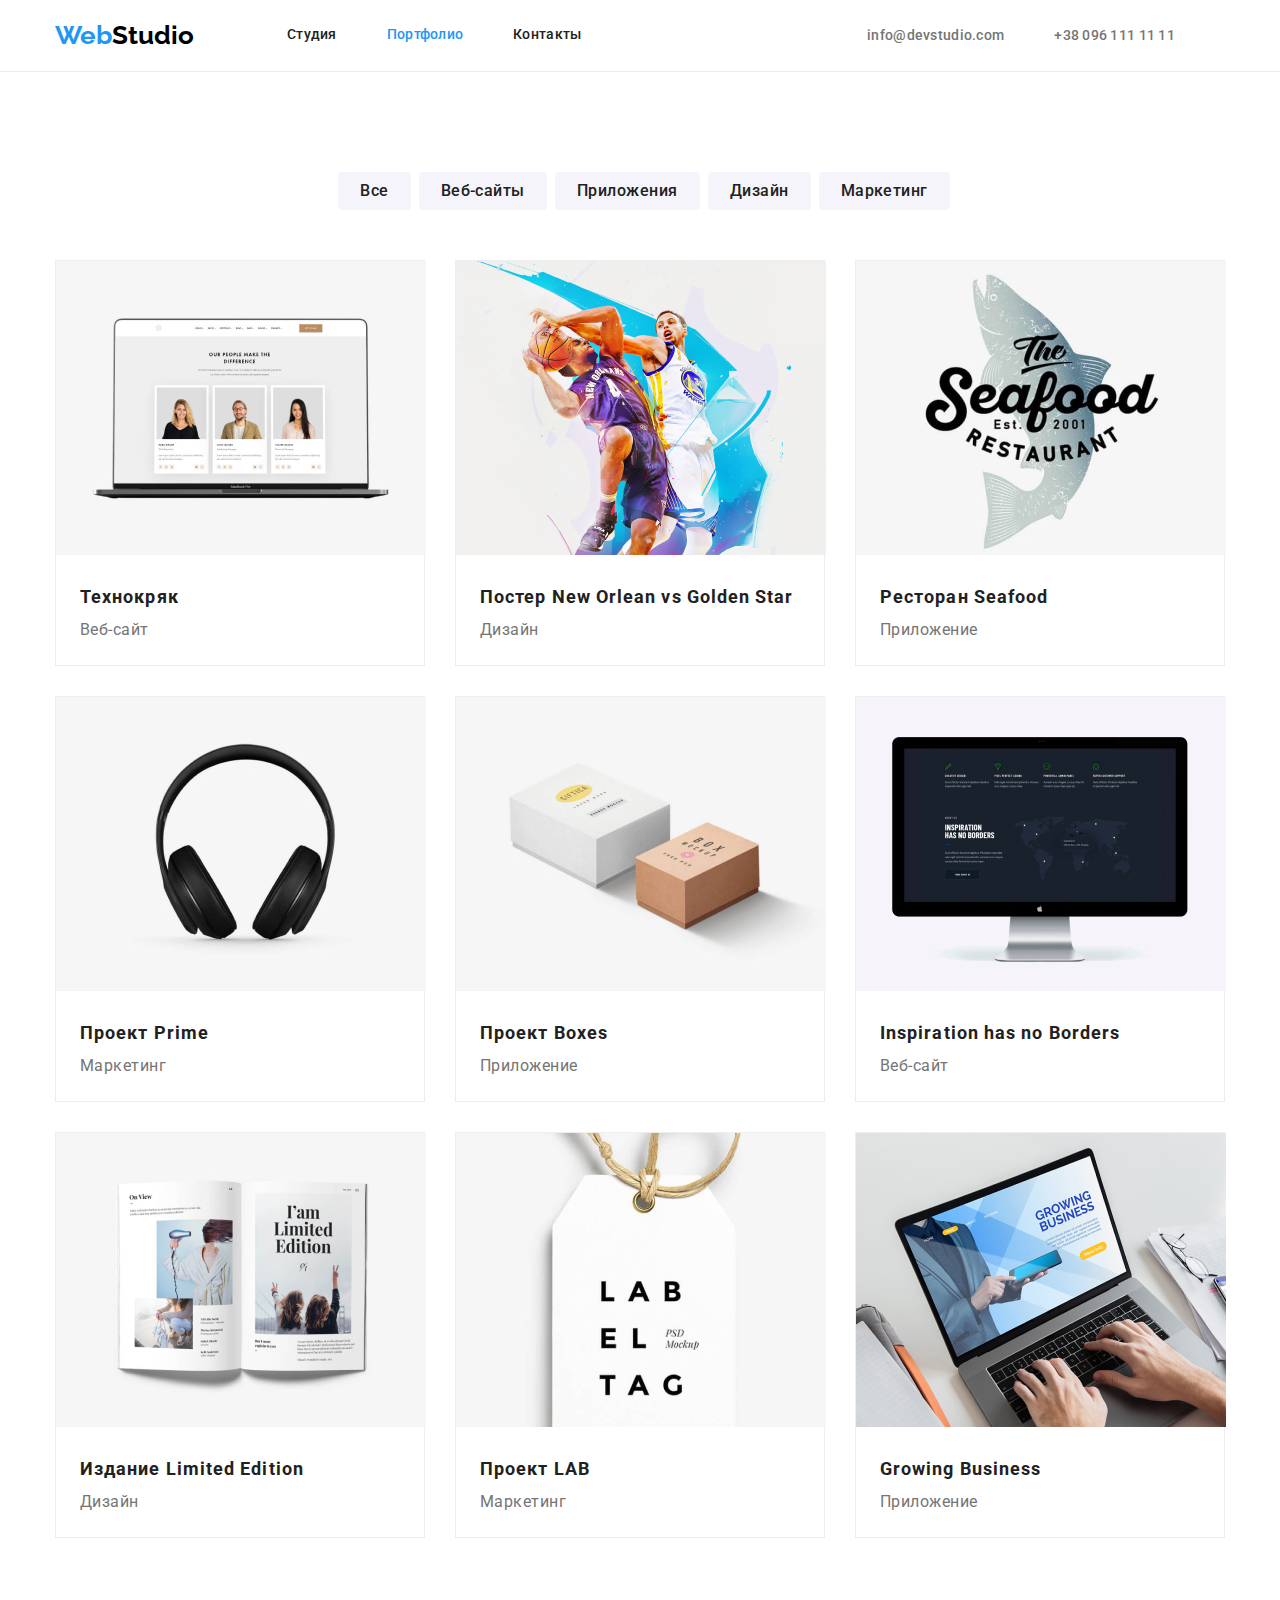
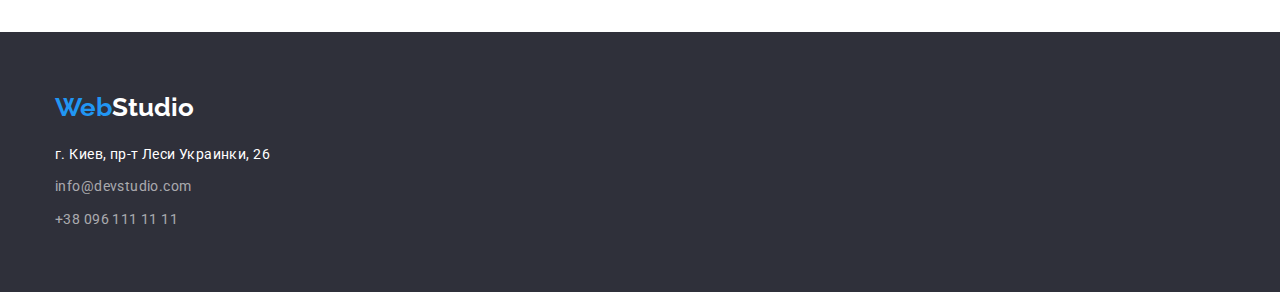
==== commit f57780e5: "внесла правки от ментора" ====
--- a/portfolio.html
+++ b/portfolio.html
@@ -13,7 +13,7 @@
     <link rel="stylesheet" href="./css/styles.css">
 </head>
 <body>
-    <header class="header" >
+    <header class="header hdr" >
         <div class="container main-nav">
             <nav class="navigator main-nav">
                 <a class="logo" href="./index.html">Web<span class="logo2">Studio</span></a>
@@ -120,8 +120,8 @@
         <div class="container">
             <a class="logo" href="./index.html">Web<span class="logo-footer">Studio</span></a>
             <address>
-                <ul class="list-adress">
-                    <li class="item"><a class="footer-item-adress" href="https://goo.gl/maps/hENirar2RaaybkNg7" target="_blank" rel="noopener noreferrer">г. Киев, пр-т
+                <ul class="list-address">
+                    <li class="item"><a class="footer-item-address" href="https://goo.gl/maps/hENirar2RaaybkNg7" target="_blank" rel="noopener noreferrer">г. Киев, пр-т
                             Леси Украинки, 26</a></li>
                     <li class="item"><a class="footer-item-contacts" href="mailto:info@devstudio.com">info@devstudio.com</a></li>
                     <li class="item"><a class="footer-item-contacts" href="tel:+380961111111">+38 096 111 11 11</a></li>
--- a/css/styles.css
+++ b/css/styles.css
@@ -70,8 +70,6 @@
  .list-flex > .flex-element {
      margin-left: 30px;
      margin-top: 30px;
-     padding-bottom: 20px;
-            
     width: 370px;
     box-sizing: border-box;
     border: 1px solid #eeeeee
@@ -105,11 +103,12 @@
     list-style: none;
 
 }
-
+.list-work {
+    padding-bottom: 94px;
+}
 .item-work {
     width: 370px;
     display: inline-block;
-    margin-bottom: 94px;
 }
 .item-asset {
     width: 270px;
@@ -168,8 +167,6 @@
 .main-nav {
     display: flex;
     align-items: center;
-    padding-top: 24px;
-    padding-bottom: 24px;
 }
 .navigation {
     display: flex;
@@ -406,7 +403,7 @@
 .style-title {
     font-weight: 900;
     font-size: 44px;
-    line-height: 1. 36;
+    line-height: 1.36;
     text-align: center;
     letter-spacing: 0.06em;
     text-transform: uppercase;
@@ -451,14 +448,17 @@
 address {
     font-style: normal;
 }
-.list-adress {
+.list-address {
    padding-left: 0px;
    margin-top: 20px;
    margin-bottom: 0px;
    text-align: left;
 
 }
-.footer-item-adress{
+.list-address > .item:not(:last-child) {
+    margin-bottom: 9px;
+}
+.footer-item-address{
     font-size: 14px;
     line-height: 1.71;
     letter-spacing: 0.03em;
